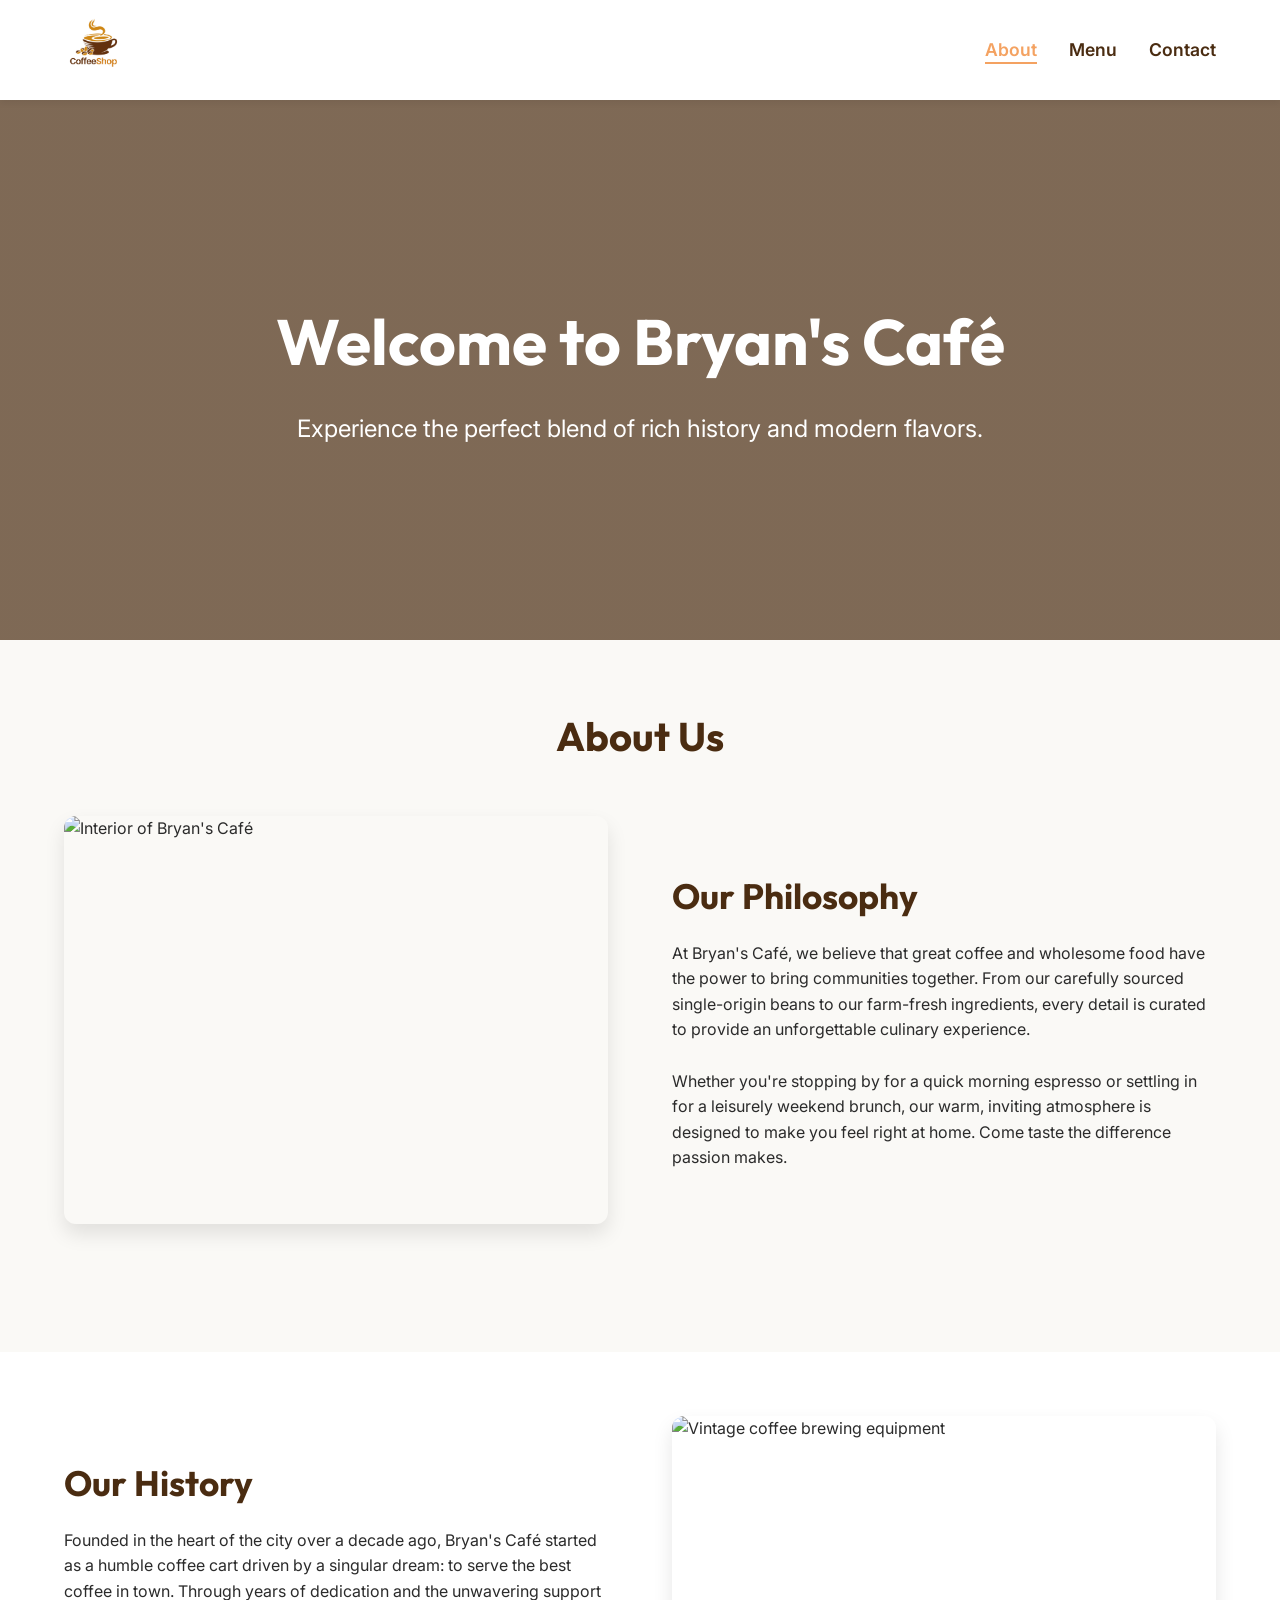
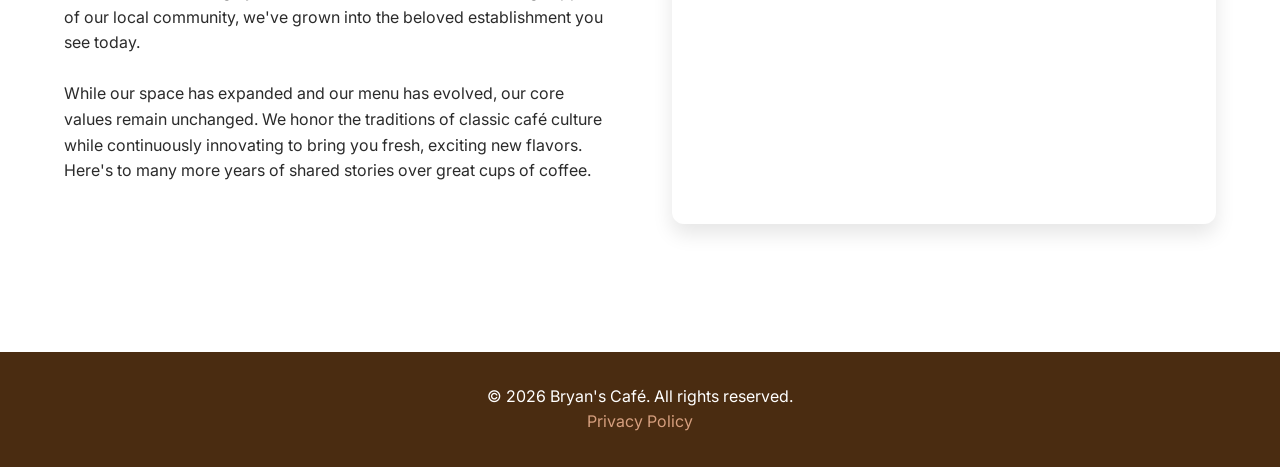
==== index.html @ ae744972 "feat: initialize website structure with core pages, XML data sources, and site-wide responsive styli" ====
<!DOCTYPE html>
<html lang="en">
<head>
    <meta charset="UTF-8">
    <meta name="viewport" content="width=device-width, initial-scale=1.0">
    <title>About Us | Bryan's Café</title>
    <meta name="description" content="Discover Bryan's Café, your local destination for premium coffee and fresh, artisan meals.">
    <link rel="stylesheet" href="css/style.css">
</head>
<body>

    <header>
        <div class="logo">
            <a href="index.html">
                <img src="Images/coffee%20Logo.jpg" alt="Bryan's Café Logo">
            </a>
        </div>
        <nav>
            <ul>
                <li><a href="index.html" class="active">About</a></li>
                <li><a href="menu.html">Menu</a></li>
                <li><a href="contact.html">Contact</a></li>
            </ul>
        </nav>
    </header>

    <main>
        <!-- Hero Banner -->
        <section class="hero">
            <h1>Welcome to Bryan's Café</h1>
            <p>Experience the perfect blend of rich history and modern flavors.</p>
        </section>

        <!-- About Section -->
        <section id="about">
            <h2 class="section-title">About Us</h2>
            <div class="split-content">
                <img src="https://images.unsplash.com/photo-1554118811-1e0d58224f24?auto=format&fit=crop&q=80&w=1000" alt="Interior of Bryan's Café">
                <div class="split-text">
                    <h2>Our Philosophy</h2>
                    <p>At Bryan's Café, we believe that great coffee and wholesome food have the power to bring communities together. From our carefully sourced single-origin beans to our farm-fresh ingredients, every detail is curated to provide an unforgettable culinary experience.</p>
                    <br>
                    <p>Whether you're stopping by for a quick morning espresso or settling in for a leisurely weekend brunch, our warm, inviting atmosphere is designed to make you feel right at home. Come taste the difference passion makes.</p>
                </div>
            </div>
        </section>

        <!-- History Section -->
        <section id="history" style="background-color: #fff;">
            <div class="split-content reverse">
                <img src="https://images.unsplash.com/photo-1511920170033-f8396924c348?auto=format&fit=crop&q=80&w=1000" alt="Vintage coffee brewing equipment">
                <div class="split-text">
                    <h2>Our History</h2>
                    <p>Founded in the heart of the city over a decade ago, Bryan's Café started as a humble coffee cart driven by a singular dream: to serve the best coffee in town. Through years of dedication and the unwavering support of our local community, we've grown into the beloved establishment you see today.</p>
                    <br>
                    <p>While our space has expanded and our menu has evolved, our core values remain unchanged. We honor the traditions of classic café culture while continuously innovating to bring you fresh, exciting new flavors. Here's to many more years of shared stories over great cups of coffee.</p>
                </div>
            </div>
        </section>
    </main>

    <footer>
        <p>&copy; <span id="current-year"></span> Bryan's Café. All rights reserved.</p>
        <p><a href="privacy.html" target="_blank">Privacy Policy</a></p>
    </footer>

    <script src="js/main.js"></script>
</body>
</html>
---- css/style.css ----
@import url('https://fonts.googleapis.com/css2?family=Inter:wght@400;600&family=Outfit:wght@400;700&display=swap');

:root {
  --primary-color: #4a2c11; /* Deep coffee */
  --secondary-color: #d69f7e; /* Latte */
  --accent-color: #f4a261; /* Orange accent */
  --bg-color: #faf9f6; /* Off white */
  --text-color: #2b2b2b;
  --light-text: #ffffff;
  --font-main: 'Inter', system-ui, sans-serif;
  --font-heading: 'Outfit', 'Playfair Display', serif;
}

/* Base styles */
* {
  margin: 0;
  padding: 0;
  box-sizing: border-box;
}

body {
  font-family: var(--font-main);
  background-color: var(--bg-color);
  color: var(--text-color);
  line-height: 1.6;
  display: flex;
  flex-direction: column;
  min-height: 100vh;
}

h1, h2, h3, h4, h5, h6 {
  font-family: var(--font-heading);
  margin-bottom: 1rem;
}

a {
  text-decoration: none;
  color: var(--primary-color);
  transition: color 0.3s ease;
}

a:hover {
  color: var(--accent-color);
}

/* Header & Nav */
header {
  background-color: var(--light-text);
  padding: 1rem 5%;
  display: flex;
  justify-content: space-between;
  align-items: center;
  box-shadow: 0 4px 6px rgba(0, 0, 0, 0.05);
  position: sticky;
  top: 0;
  z-index: 1000;
}

.logo img {
  height: 60px;
  width: auto;
  border-radius: 5px;
  object-fit: contain;
}

nav ul {
  list-style: none;
  display: flex;
  gap: 2rem;
}

nav a {
  font-weight: 600;
  font-size: 1.1rem;
  position: relative;
}

nav a.active {
  color: var(--accent-color);
}

nav a::after {
  content: '';
  position: absolute;
  width: 0;
  height: 2px;
  bottom: -4px;
  left: 0;
  background-color: var(--accent-color);
  transition: width 0.3s ease;
}

nav a:hover::after, nav a.active::after {
  width: 100%;
}

/* Main Content Area */
main {
  flex: 1;
}

/* Sections */
section {
  padding: 4rem 5%;
}

.section-title {
  text-align: center;
  font-size: 2.5rem;
  margin-bottom: 3rem;
  color: var(--primary-color);
}

/* Hero Banner */
.hero {
  background: linear-gradient(rgba(74, 44, 17, 0.7), rgba(74, 44, 17, 0.7)), url('https://images.unsplash.com/photo-1509042239860-f550ce710b93?auto=format&fit=crop&q=80&w=2000') center/cover;
  height: 60vh;
  display: flex;
  flex-direction: column;
  justify-content: center;
  align-items: center;
  color: var(--light-text);
  text-align: center;
  padding: 0 5%;
}

.hero h1 {
  font-size: 4rem;
  margin-bottom: 1rem;
  animation: fadeInDown 1s ease-out;
}

.hero p {
  font-size: 1.5rem;
  animation: fadeInUp 1s ease-out 0.5s both;
}

/* Split Content (About/History) */
.split-content {
  display: flex;
  align-items: center;
  gap: 4rem;
  margin-bottom: 4rem;
}

.split-content.reverse {
  flex-direction: row-reverse;
}

.split-content img {
  width: 50%;
  border-radius: 12px;
  box-shadow: 0 10px 20px rgba(0,0,0,0.1);
  object-fit: cover;
  aspect-ratio: 4/3;
}

.split-text {
  width: 50%;
}

.split-text h2 {
  font-size: 2.2rem;
  color: var(--primary-color);
}

/* Menu Tables */
.menu-container {
  max-width: 1000px;
  margin: 0 auto;
}

.menu-section {
  margin-bottom: 4rem;
}

.menu-section h2 {
  color: var(--primary-color);
  border-bottom: 2px solid var(--secondary-color);
  padding-bottom: 0.5rem;
  margin-bottom: 1.5rem;
}

table {
  width: 100%;
  border-collapse: collapse;
  background: var(--light-text);
  border-radius: 12px;
  overflow: hidden;
  box-shadow: 0 4px 15px rgba(0,0,0,0.05);
}

thead {
  background-color: var(--primary-color);
  color: var(--light-text);
}

th, td {
  padding: 1.2rem;
  text-align: left;
}

tbody tr {
  border-bottom: 1px solid #eee;
  transition: background-color 0.3s ease;
}

tbody tr:hover {
  background-color: #fdfbf9;
}

tbody tr:last-child {
  border-bottom: none;
}

.price {
  font-weight: bold;
  color: var(--accent-color);
}

/* Contact Forms & Cards */
.contact-container {
  display: flex;
  gap: 4rem;
  flex-wrap: wrap;
  max-width: 1200px;
  margin: 0 auto;
}

.enquiry-form, .branch-locations {
  flex: 1;
  min-width: 300px;
}

.enquiry-form {
  background: var(--light-text);
  padding: 2.5rem;
  border-radius: 12px;
  box-shadow: 0 4px 15px rgba(0,0,0,0.05);
}

.form-group {
  margin-bottom: 1.5rem;
}

label {
  display: block;
  margin-bottom: 0.5rem;
  font-weight: 600;
  color: var(--primary-color);
}

input, textarea {
  width: 100%;
  padding: 1rem;
  border: 1px solid #ccc;
  border-radius: 8px;
  font-family: inherit;
  transition: border-color 0.3s;
}

input:focus, textarea:focus {
  outline: none;
  border-color: var(--primary-color);
  box-shadow: 0 0 0 3px rgba(214, 159, 126, 0.3);
}

button {
  background-color: var(--primary-color);
  color: var(--light-text);
  border: none;
  padding: 1rem 2rem;
  font-size: 1.1rem;
  border-radius: 8px;
  cursor: pointer;
  transition: background-color 0.3s, transform 0.1s;
  width: 100%;
  font-weight: 600;
}

button:hover {
  background-color: var(--accent-color);
}

button:active {
  transform: scale(0.98);
}

/* Branch Cards */
#branches-container {
  display: flex;
  flex-direction: column;
  gap: 1.5rem;
}

.branch-card {
  background: var(--light-text);
  padding: 2rem;
  border-radius: 12px;
  box-shadow: 0 4px 15px rgba(0,0,0,0.05);
  border-left: 5px solid var(--accent-color);
  transition: transform 0.3s ease;
}

.branch-card:hover {
  transform: translateX(5px);
}

.branch-card h3 {
  color: var(--primary-color);
  margin-bottom: 0.5rem;
  font-size: 1.5rem;
}

.branch-card p {
  margin-bottom: 0.5rem;
  display: flex;
  align-items: center;
  gap: 0.5rem;
}

.branch-card a.maps-link {
  display: inline-block;
  margin-top: 1rem;
  font-weight: bold;
  color: var(--accent-color);
  text-decoration: underline;
}

/* Notification */
.notification {
  display: none;
  background-color: #2e7d32;
  color: white;
  padding: 1rem;
  border-radius: 8px;
  margin-bottom: 1.5rem;
  text-align: center;
  animation: fadeIn 0.5s;
  font-weight: 600;
}

/* Privacy Page */
.privacy-content {
  max-width: 800px;
  margin: 0 auto;
  background: var(--light-text);
  padding: 3rem;
  border-radius: 12px;
  box-shadow: 0 4px 15px rgba(0,0,0,0.05);
}

.privacy-content p {
  margin-bottom: 1rem;
}

/* Footer */
footer {
  background-color: var(--primary-color);
  color: var(--light-text);
  text-align: center;
  padding: 2rem 5%;
  margin-top: auto;
}

footer a {
  color: var(--secondary-color);
}

footer a:hover {
  color: var(--accent-color);
}

/* Animations */
@keyframes fadeInDown {
  from { opacity: 0; transform: translateY(-20px); }
  to { opacity: 1; transform: translateY(0); }
}

@keyframes fadeInUp {
  from { opacity: 0; transform: translateY(20px); }
  to { opacity: 1; transform: translateY(0); }
}

@keyframes fadeIn {
  from { opacity: 0; }
  to { opacity: 1; }
}

/* Responsive */
@media (max-width: 768px) {
  header {
    flex-direction: column;
    gap: 1rem;
  }

  nav ul {
    gap: 1rem;
  }
  
  .split-content, .split-content.reverse {
    flex-direction: column;
  }
  
  .split-content img, .split-text {
    width: 100%;
  }
  
  .contact-container {
    flex-direction: column;
  }
  
  /* Responsive Tables */
  table, thead, tbody, th, td, tr {
    display: block;
  }
  
  thead tr {
    position: absolute;
    top: -9999px;
    left: -9999px;
  }
  
  tr { margin-bottom: 1rem; border: 1px solid #eee; border-radius: 8px; overflow: hidden; }
  
  td {
    border: none;
    border-bottom: 1px solid #eee;
    position: relative;
    padding-left: 50%;
  }
  
  td:before {
    position: absolute;
    top: 1.2rem;
    left: 1.2rem;
    width: 45%;
    padding-right: 10px;
    white-space: nowrap;
    font-weight: bold;
    color: var(--primary-color);
    content: attr(data-label);
  }
}
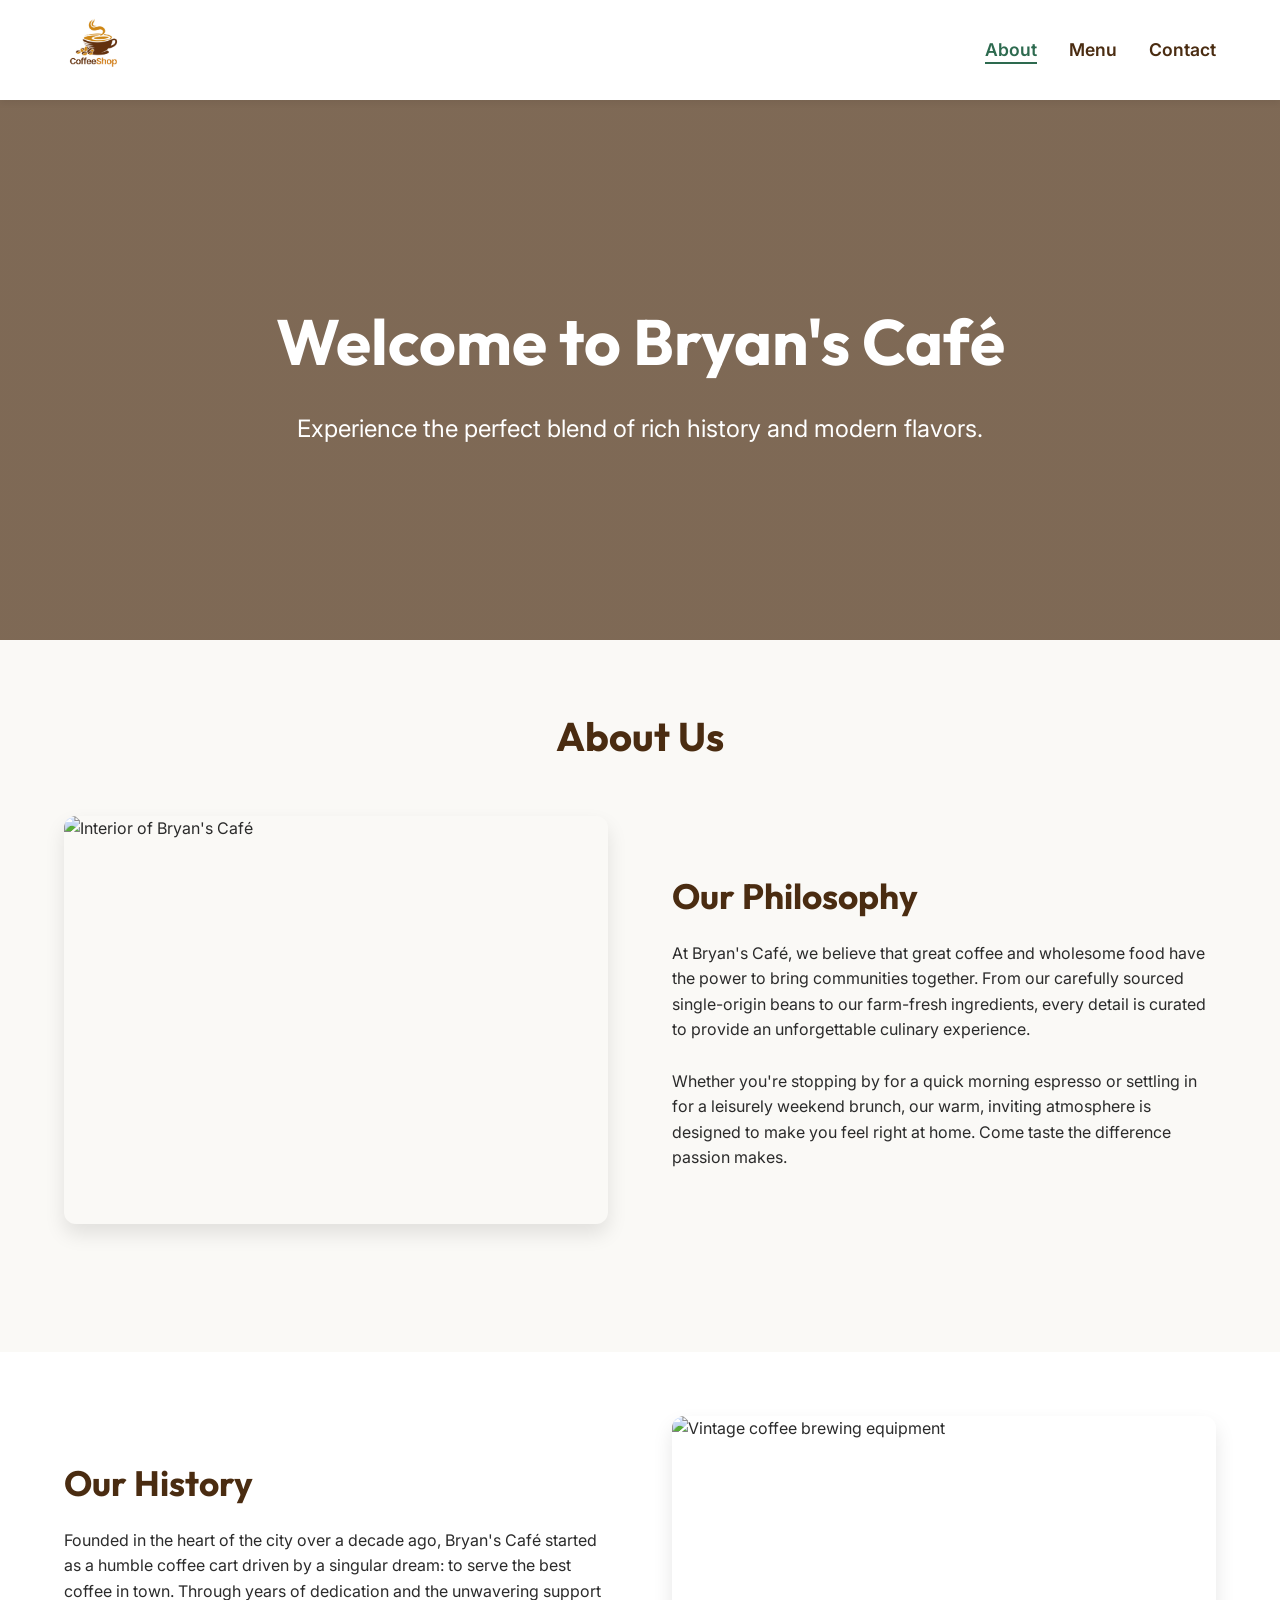
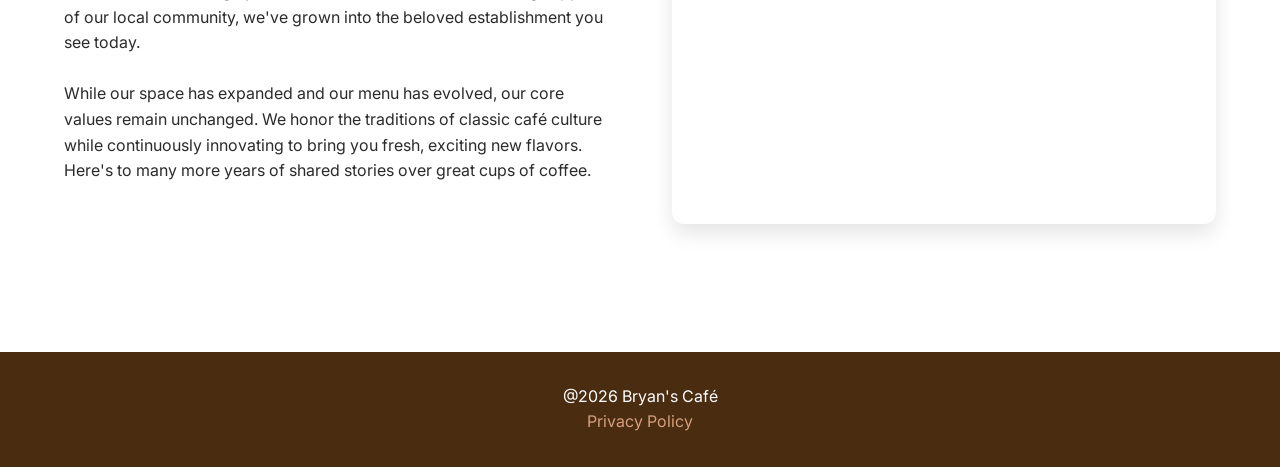
==== commit daf606fe: "refactor: simplify page titles and footer copyright formatting across site and replace PDF generator" ====
--- a/index.html
+++ b/index.html
@@ -3,7 +3,7 @@
 <head>
     <meta charset="UTF-8">
     <meta name="viewport" content="width=device-width, initial-scale=1.0">
-    <title>About Us | Bryan's Café</title>
+    <title>About</title>
     <meta name="description" content="Discover Bryan's Café, your local destination for premium coffee and fresh, artisan meals.">
     <link rel="stylesheet" href="css/style.css">
 </head>
@@ -60,7 +60,7 @@
     </main>
 
     <footer>
-        <p>&copy; <span id="current-year"></span> Bryan's Café. All rights reserved.</p>
+        <p>@<span id="current-year"></span> Bryan's Café</p>
         <p><a href="privacy.html" target="_blank">Privacy Policy</a></p>
     </footer>
 
--- a/css/style.css
+++ b/css/style.css
@@ -3,7 +3,7 @@
 :root {
   --primary-color: #4a2c11; /* Deep coffee */
   --secondary-color: #d69f7e; /* Latte */
-  --accent-color: #f4a261; /* Orange accent */
+  --accent-color: #2d6a4f; /* Forest green accent */
   --bg-color: #faf9f6; /* Off white */
   --text-color: #2b2b2b;
   --light-text: #ffffff;
